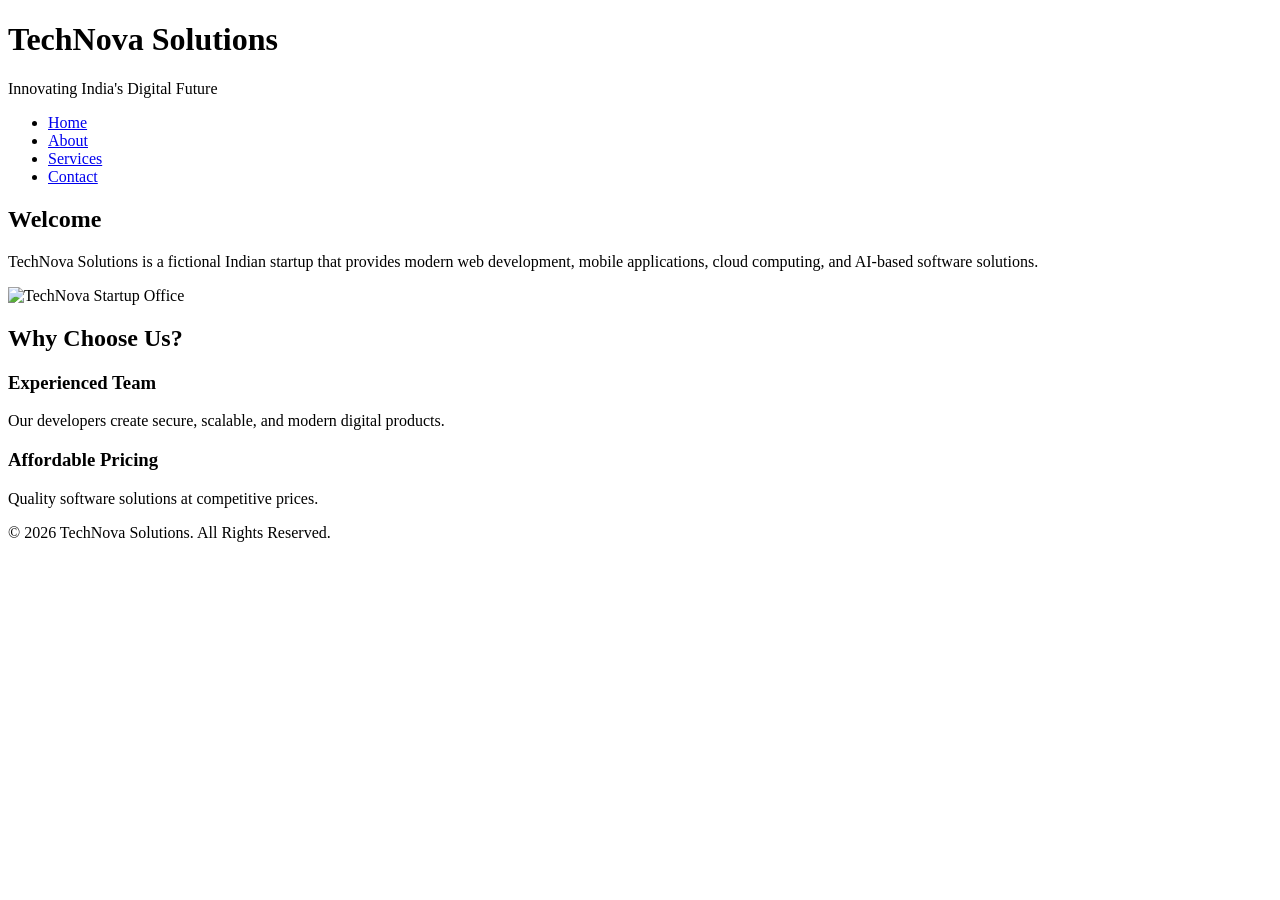
==== index.html @ 734dc417 "Rename project1.html to index.html" ====
<!DOCTYPE html>
<html lang="en">

<head>
    <meta charset="UTF-8">
    <meta name="viewport" content="width=device-width, initial-scale=1.0">
    <title>TechNova Solutions | Home</title>
</head>

<body>

<header role="banner">

<h1>TechNova Solutions</h1>

<p>Innovating India's Digital Future</p>

<nav role="navigation" aria-label="Main Navigation">

<ul>

<li><a href="index.html">Home</a></li>

<li><a href="about.html">About</a></li>

<li><a href="services.html">Services</a></li>

<li><a href="contact.html">Contact</a></li>

</ul>

</nav>

</header>

<main role="main">

<section>

<h2>Welcome</h2>

<p>
TechNova Solutions is a fictional Indian startup that provides
modern web development, mobile applications, cloud computing,
and AI-based software solutions.
</p>

<img src="images/startup.jpg"
alt="TechNova Startup Office"
width="600">

</section>

<section>

<h2>Why Choose Us?</h2>

<article>

<h3>Experienced Team</h3>

<p>
Our developers create secure, scalable,
and modern digital products.
</p>

</article>

<article>

<h3>Affordable Pricing</h3>

<p>
Quality software solutions at competitive prices.
</p>

</article>

</section>

</main>

<footer role="contentinfo">

<p>© 2026 TechNova Solutions. All Rights Reserved.</p>

</footer>

</body>
</html>
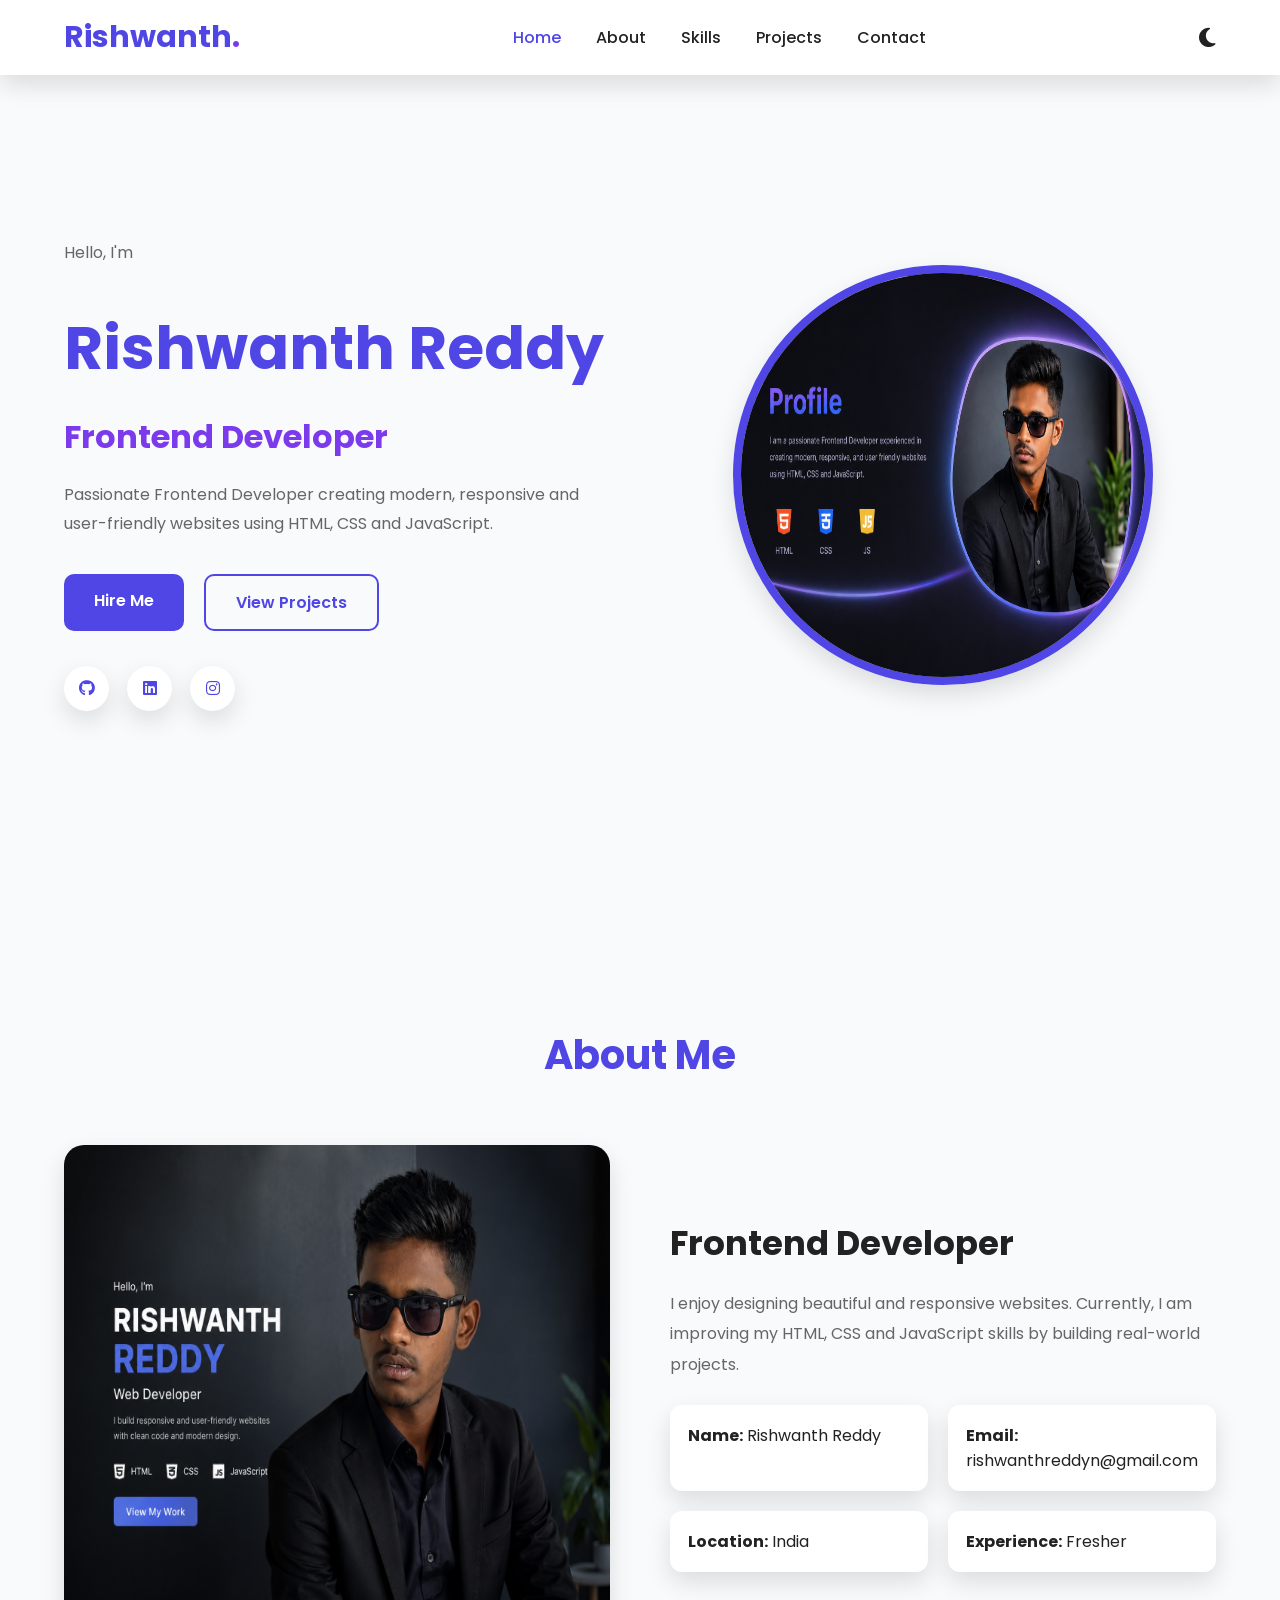
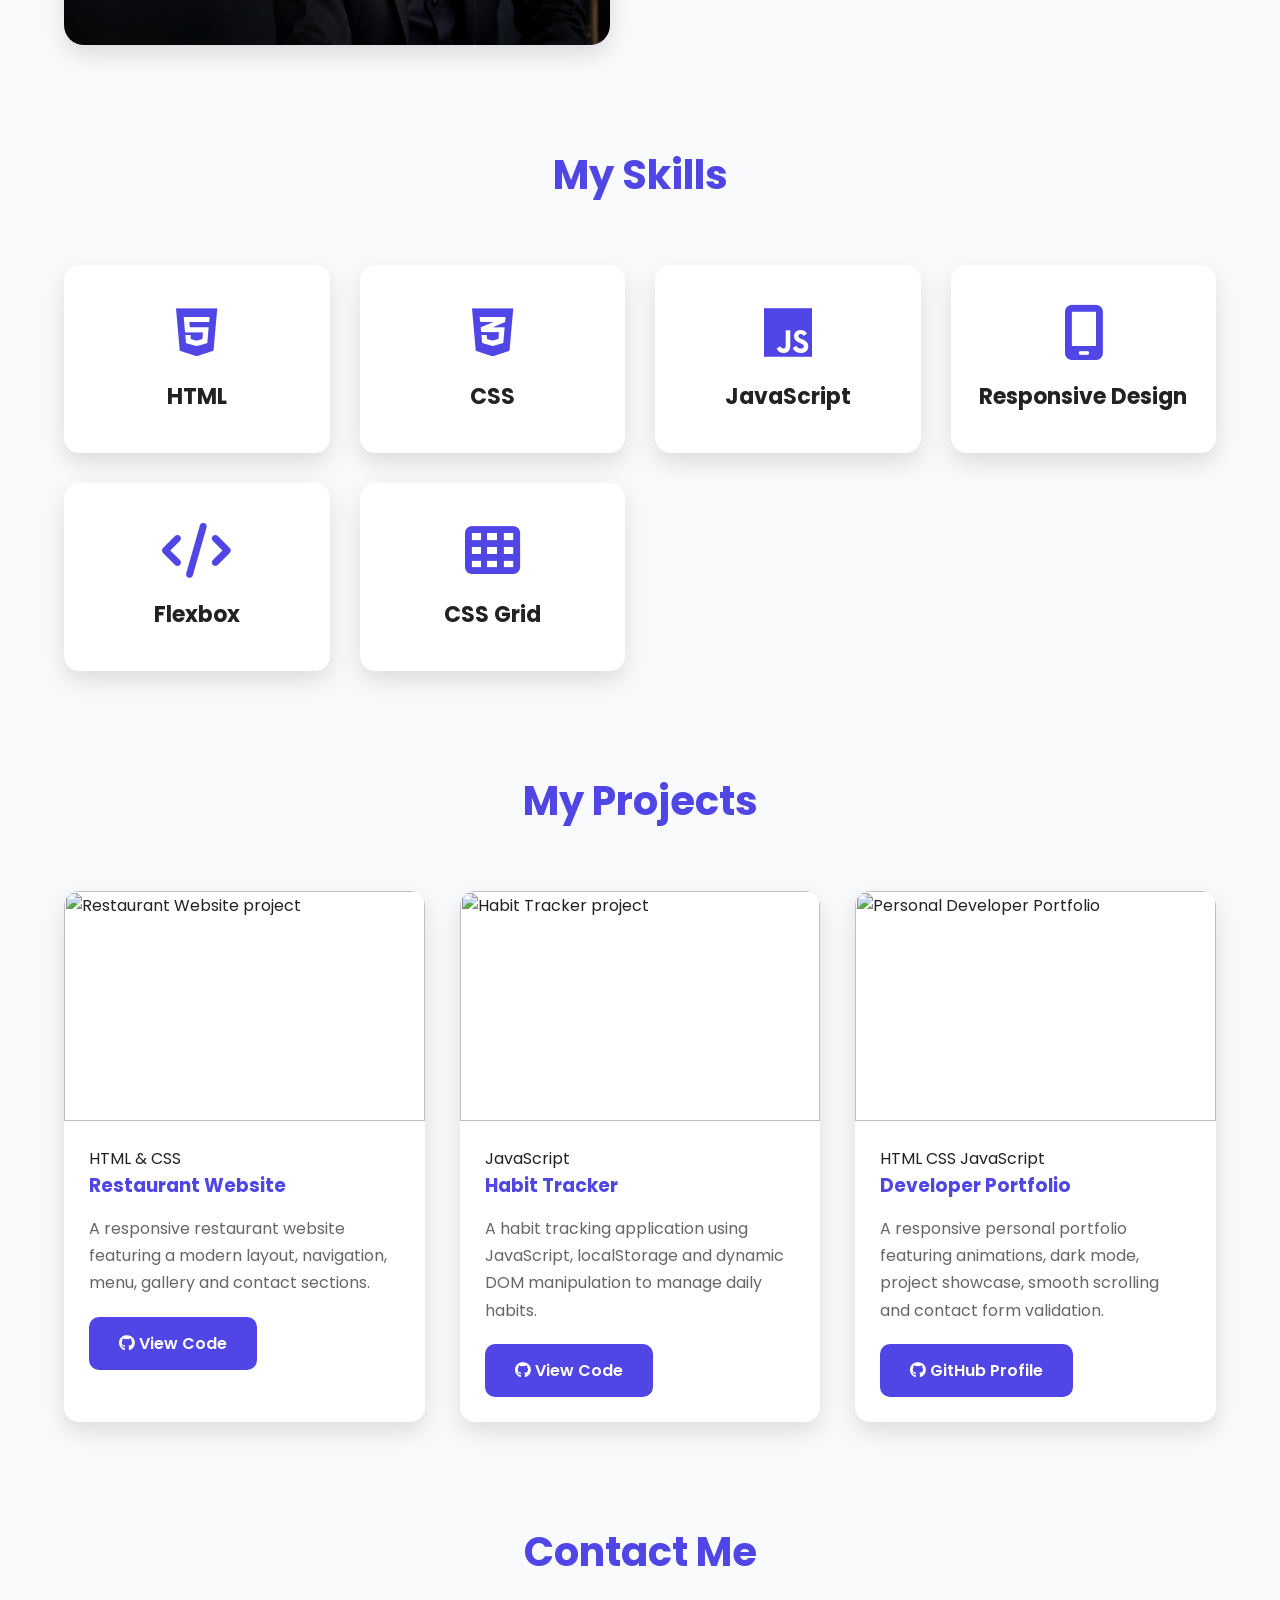
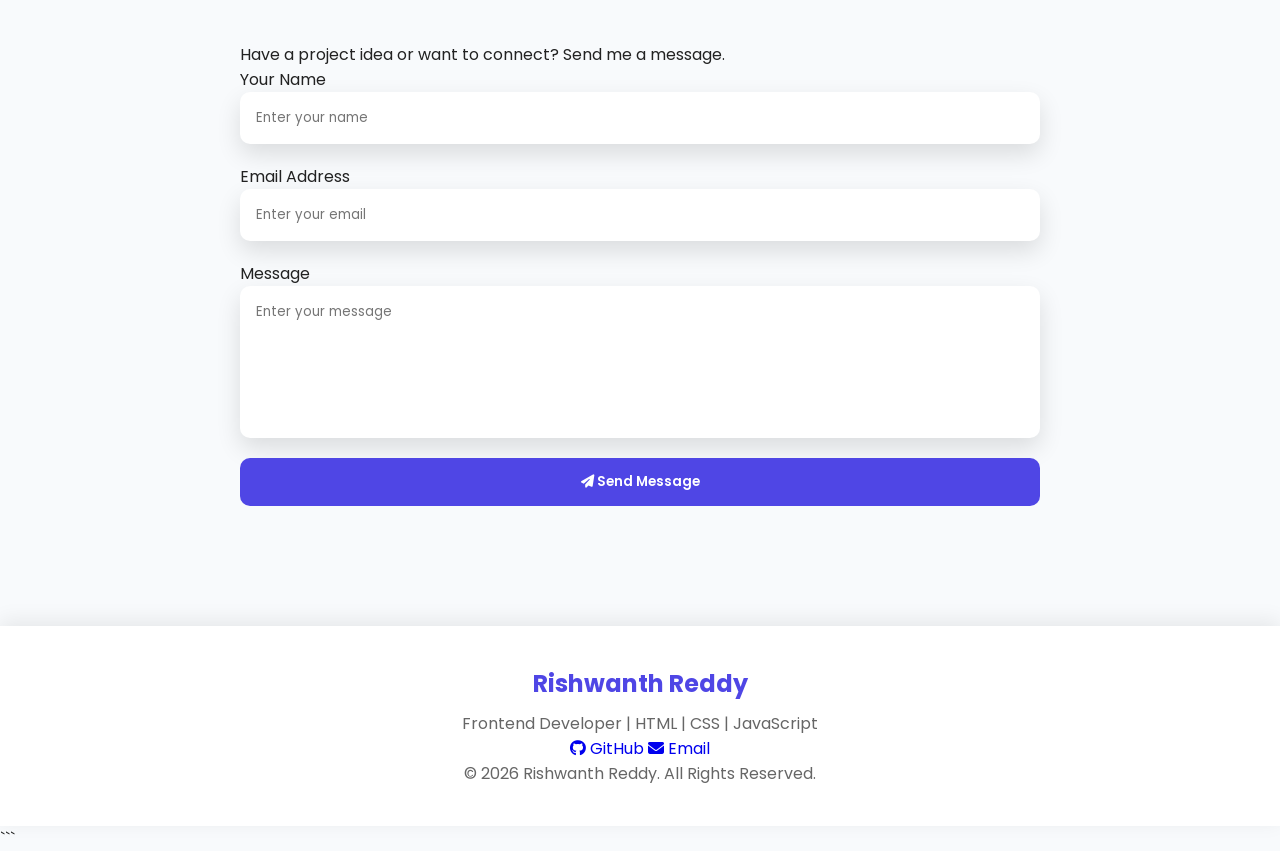
==== commit 8a31c6fd: "Fix Project 6 deployment" ====
--- a/index.html
+++ b/index.html
@@ -1,90 +1,652 @@
+```html
 <!DOCTYPE html>
 <html lang="en">
 
 <head>
     <meta charset="UTF-8">
     <meta name="viewport" content="width=device-width, initial-scale=1.0">
-    <title>TechNova Solutions | Home</title>
+
+    <meta name="description"
+        content="Rishwanth Reddy - Frontend Developer portfolio showcasing web development projects, skills and contact information">
+
+    <meta name="author" content="Rishwanth Reddy">
+
+    <title>Rishwanth Reddy | Frontend Developer</title>
+
+    <link rel="preconnect" href="https://fonts.googleapis.com">
+    <link rel="preconnect" href="https://fonts.gstatic.com" crossorigin>
+
+    <link href="https://fonts.googleapis.com/css2?family=Poppins:wght@300;400;500;600;700&display=swap"
+        rel="stylesheet">
+
+    <link rel="stylesheet"
+        href="https://cdnjs.cloudflare.com/ajax/libs/font-awesome/6.5.2/css/all.min.css">
+
+    <link rel="stylesheet" href="project6.css">
 </head>
 
 <body>
-
-<header role="banner">
-
-<h1>TechNova Solutions</h1>
-
-<p>Innovating India's Digital Future</p>
-
-<nav role="navigation" aria-label="Main Navigation">
-
-<ul>
-
-<li><a href="index.html">Home</a></li>
-
-<li><a href="about.html">About</a></li>
-
-<li><a href="services.html">Services</a></li>
-
-<li><a href="contact.html">Contact</a></li>
-
-</ul>
-
-</nav>
-
-</header>
-
-<main role="main">
-
-<section>
-
-<h2>Welcome</h2>
-
-<p>
-TechNova Solutions is a fictional Indian startup that provides
-modern web development, mobile applications, cloud computing,
-and AI-based software solutions.
-</p>
-
-<img src="images/startup.jpg"
-alt="TechNova Startup Office"
-width="600">
-
-</section>
-
-<section>
-
-<h2>Why Choose Us?</h2>
-
-<article>
-
-<h3>Experienced Team</h3>
-
-<p>
-Our developers create secure, scalable,
-and modern digital products.
-</p>
-
-</article>
-
-<article>
-
-<h3>Affordable Pricing</h3>
-
-<p>
-Quality software solutions at competitive prices.
-</p>
-
-</article>
-
-</section>
-
-</main>
-
-<footer role="contentinfo">
-
-<p>© 2026 TechNova Solutions. All Rights Reserved.</p>
-
-</footer>
+    <header class="header">
+
+        <nav class="navbar">
+
+            <a href="#home" class="logo">
+                Rishwanth<span>.</span>
+            </a>
+
+            <ul class="nav-links">
+
+                <li>
+                    <a href="#home" class="active">Home</a>
+                </li>
+
+                <li>
+                    <a href="#about">About</a>
+                </li>
+
+                <li>
+                    <a href="#skills">Skills</a>
+                </li>
+
+                <li>
+                    <a href="#projects">Projects</a>
+                </li>
+
+                <li>
+                    <a href="#contact">Contact</a>
+                </li>
+
+            </ul>
+
+            <div class="icons">
+
+                <i class="fa-solid fa-moon" id="theme-btn"></i>
+
+                <i class="fa-solid fa-bars" id="menu-btn"></i>
+
+            </div>
+
+        </nav>
+
+    </header>
+
+
+    <main>
+
+        <!-- HERO SECTION -->
+
+        <section class="hero" id="home">
+
+            <div class="hero-content">
+
+                <p class="hero-intro">
+                    Hello, I'm
+                </p>
+
+                <h1>
+                    Rishwanth Reddy
+                </h1>
+
+                <h2>
+                    <span id="typing"></span>
+                </h2>
+
+                <p class="hero-description">
+
+                    Passionate Frontend Developer creating modern,
+                    responsive and user-friendly websites using HTML,
+                    CSS and JavaScript.
+
+                </p>
+
+
+                <div class="hero-buttons">
+
+                    <a href="#contact" class="btn">
+                        Hire Me
+                    </a>
+
+                    <a href="#projects" class="btn btn-outline">
+                        View Projects
+                    </a>
+
+                </div>
+
+
+                <!-- SOCIAL LINKS -->
+
+                <div class="social-icons">
+
+                    <!-- GITHUB -->
+
+                    <a href="https://github.com/Rishwanthreddy24"
+                        target="_blank"
+                        rel="noopener noreferrer"
+                        aria-label="GitHub">
+
+                        <i class="fab fa-github"></i>
+
+                    </a>
+
+
+                    <!-- LINKEDIN -->
+
+                   <a href="https://www.linkedin.com/in/rishwanth-reddy-xxxx/"
+    target="_blank"
+    rel="noopener noreferrer"
+    aria-label="LinkedIn">
+
+    <i class="fab fa-linkedin"></i>
+
+</a>
+
+                    <!-- INSTAGRAM -->
+
+                    <a href="#contact"
+                        aria-label="Instagram">
+
+                        <i class="fab fa-instagram"></i>
+
+                    </a>
+
+                </div>
+
+            </div>
+
+
+            <div class="hero-image">
+
+                <img src="image3.png"
+                    alt="Rishwanth Reddy profile photo"
+                    width="420"
+                    height="420">
+
+            </div>
+
+        </section>
+
+
+        <!-- ABOUT SECTION -->
+
+        <section class="about" id="about">
+
+            <h2 class="section-title">
+                About Me
+            </h2>
+
+
+            <div class="about-container">
+
+                <div class="about-image">
+
+                    <img src="image2.png"
+                        alt="Rishwanth Reddy"
+                        width="500"
+                        height="500"
+                        loading="lazy">
+
+                </div>
+
+
+                <div class="about-content">
+
+                    <h3>
+                        Frontend Developer
+                    </h3>
+
+                    <p>
+
+                        I enjoy designing beautiful and responsive
+                        websites. Currently, I am improving my HTML,
+                        CSS and JavaScript skills by building
+                        real-world projects.
+
+                    </p>
+
+
+                    <div class="about-info">
+
+                        <div>
+
+                            <strong>Name:</strong>
+
+                            Rishwanth Reddy
+
+                        </div>
+
+
+                        <div>
+
+                            <strong>Email:</strong>
+
+                            rishwanthreddyn@gmail.com
+
+                        </div>
+
+
+                        <div>
+
+                            <strong>Location:</strong>
+
+                            India
+
+                        </div>
+
+
+                        <div>
+
+                            <strong>Experience:</strong>
+
+                            Fresher
+
+                        </div>
+
+                    </div>
+
+                </div>
+
+            </div>
+
+        </section>
+
+
+        <!-- SKILLS SECTION -->
+
+        <section class="skills" id="skills">
+
+            <h2 class="section-title">
+                My Skills
+            </h2>
+
+
+            <div class="skills-container">
+
+                <div class="skill-card">
+
+                    <i class="fab fa-html5"></i>
+
+                    <h3>
+                        HTML
+                    </h3>
+
+                </div>
+
+
+                <div class="skill-card">
+
+                    <i class="fab fa-css3-alt"></i>
+
+                    <h3>
+                        CSS
+                    </h3>
+
+                </div>
+
+
+                <div class="skill-card">
+
+                    <i class="fab fa-js"></i>
+
+                    <h3>
+                        JavaScript
+                    </h3>
+
+                </div>
+
+
+                <div class="skill-card">
+
+                    <i class="fa-solid fa-mobile-screen"></i>
+
+                    <h3>
+                        Responsive Design
+                    </h3>
+
+                </div>
+
+
+                <div class="skill-card">
+
+                    <i class="fa-solid fa-code"></i>
+
+                    <h3>
+                        Flexbox
+                    </h3>
+
+                </div>
+
+
+                <div class="skill-card">
+
+                    <i class="fa-solid fa-table-cells"></i>
+
+                    <h3>
+                        CSS Grid
+                    </h3>
+
+                </div>
+
+            </div>
+
+        </section>
+
+
+        <!-- PROJECTS SECTION -->
+
+        <section class="projects" id="projects">
+
+            <h2 class="section-title">
+                My Projects
+            </h2>
+
+
+            <div class="project-container">
+
+
+                <!-- PROJECT 1 : RESTAURANT -->
+
+                <article class="project-card">
+
+                    <img src="images/project1.png"
+                        alt="Restaurant Website project"
+                        width="600"
+                        height="400"
+                        loading="lazy">
+
+
+                    <div class="project-info">
+
+                        <span class="project-tag">
+                            HTML & CSS
+                        </span>
+
+
+                        <h3>
+                            Restaurant Website
+                        </h3>
+
+
+                        <p>
+
+                            A responsive restaurant website featuring
+                            a modern layout, navigation, menu,
+                            gallery and contact sections.
+
+                        </p>
+
+
+                        <div class="project-buttons">
+
+                            <a href="https://github.com/Rishwanthreddy24/HTML--MINOR-PROJECT/blob/main/project2.html"
+                                target="_blank"
+                                rel="noopener noreferrer"
+                                class="btn">
+
+                                <i class="fab fa-github"></i>
+
+                                View Code
+
+                            </a>
+
+                        </div>
+
+                    </div>
+
+                </article>
+
+
+                <!-- PROJECT 2 : HABIT TRACKER -->
+
+                <article class="project-card">
+
+                    <img src="images/project2.png"
+                        alt="Habit Tracker project"
+                        width="600"
+                        height="400"
+                        loading="lazy">
+
+
+                    <div class="project-info">
+
+                        <span class="project-tag">
+                            JavaScript
+                        </span>
+
+
+                        <h3>
+                            Habit Tracker
+                        </h3>
+
+
+                        <p>
+
+                            A habit tracking application using
+                            JavaScript, localStorage and dynamic
+                            DOM manipulation to manage daily habits.
+
+                        </p>
+
+
+                        <div class="project-buttons">
+
+                            <a href="https://github.com/Rishwanthreddy24/HTML--MINOR-PROJECT/blob/main/project4.html"
+                                target="_blank"
+                                rel="noopener noreferrer"
+                                class="btn">
+
+                                <i class="fab fa-github"></i>
+
+                                View Code
+
+                            </a>
+
+                        </div>
+
+                    </div>
+
+                </article>
+
+
+                <!-- PROJECT 3 : PORTFOLIO -->
+
+                <article class="project-card">
+
+                    <img src="images/project3.png"
+                        alt="Personal Developer Portfolio"
+                        width="600"
+                        height="400"
+                        loading="lazy">
+
+
+                    <div class="project-info">
+
+                        <span class="project-tag">
+                            HTML CSS JavaScript
+                        </span>
+
+
+                        <h3>
+                            Developer Portfolio
+                        </h3>
+
+
+                        <p>
+
+                            A responsive personal portfolio featuring
+                            animations, dark mode, project showcase,
+                            smooth scrolling and contact form validation.
+
+                        </p>
+
+
+                        <div class="project-buttons">
+
+                            <a href="https://github.com/Rishwanthreddy24"
+                                target="_blank"
+                                rel="noopener noreferrer"
+                                class="btn">
+
+                                <i class="fab fa-github"></i>
+
+                                GitHub Profile
+
+                            </a>
+
+                        </div>
+
+                    </div>
+
+                </article>
+
+            </div>
+
+        </section>
+
+
+        <!-- CONTACT SECTION -->
+
+        <section class="contact" id="contact">
+
+            <h2 class="section-title">
+                Contact Me
+            </h2>
+
+
+            <p class="contact-description">
+
+                Have a project idea or want to connect?
+                Send me a message.
+
+            </p>
+
+
+            <form id="contact-form" novalidate>
+
+
+                <div class="input-group">
+
+                    <label for="name">
+                        Your Name
+                    </label>
+
+                    <input type="text"
+                        id="name"
+                        placeholder="Enter your name"
+                        autocomplete="name">
+
+                </div>
+
+
+                <div class="input-group">
+
+                    <label for="email">
+                        Email Address
+                    </label>
+
+                    <input type="email"
+                        id="email"
+                        placeholder="Enter your email"
+                        autocomplete="email">
+
+                </div>
+
+
+                <div class="input-group">
+
+                    <label for="message">
+                        Message
+                    </label>
+
+                    <textarea id="message"
+                        rows="6"
+                        placeholder="Enter your message"></textarea>
+
+                </div>
+
+
+                <button type="submit" class="btn">
+
+                    <i class="fa-solid fa-paper-plane"></i>
+
+                    Send Message
+
+                </button>
+
+
+                <p id="form-message"></p>
+
+            </form>
+
+        </section>
+
+    </main>
+
+
+    <!-- FOOTER -->
+
+    <footer>
+
+        <h2>
+            Rishwanth Reddy
+        </h2>
+
+
+        <p>
+            Frontend Developer | HTML | CSS | JavaScript
+        </p>
+
+
+        <div class="footer-links">
+
+
+            <!-- GITHUB PROFILE -->
+
+            <a href="https://github.com/Rishwanthreddy24"
+                target="_blank"
+                rel="noopener noreferrer">
+
+                <i class="fab fa-github"></i>
+
+                GitHub
+
+            </a>
+
+
+            <!-- EMAIL -->
+
+            <a href="mailto:rishwanthreddyn@gmail.com">
+
+                <i class="fa-solid fa-envelope"></i>
+
+                Email
+
+            </a>
+
+        </div>
+
+
+        <p class="copyright">
+
+            © 2026 Rishwanth Reddy. All Rights Reserved.
+
+        </p>
+
+    </footer>
+
+
+    <!-- BACK TO TOP -->
+
+    <button id="topBtn"
+        aria-label="Back to top">
+
+        ↑
+
+    </button>
+
+
+    <script src="script.js"></script>
 
 </body>
+
 </html>
+```
--- a/project6.css
+++ b/project6.css
@@ -0,0 +1,820 @@
+*{ 
+    margin:0; 
+    padding:0; 
+    box-sizing:border-box; 
+    scroll-behavior:smooth; 
+    font-family:'Poppins',sans-serif; 
+} 
+ 
+:root{ 
+ 
+    --primary:#4f46e5; 
+    --secondary:#7c3aed; 
+ 
+    --bg:#f8fafc; 
+    --card:#ffffff; 
+ 
+    --text:#222; 
+    --text-light:#666; 
+ 
+    --white:#fff; 
+ 
+    --shadow:0 10px 25px rgba(0,0,0,.12); 
+ 
+    --transition:.35s; 
+ 
+} 
+ 
+body.dark{ 
+ 
+    --bg:#0f172a; 
+    --card:#1e293b; 
+ 
+    --text:#fff; 
+    --text-light:#d1d5db; 
+ 
+} 
+ 
+body{ 
+ 
+    background:var(--bg); 
+    color:var(--text); 
+ 
+    transition:.4s; 
+ 
+} 
+ 
+img{ 
+ 
+    width:100%; 
+    display:block; 
+ 
+} 
+ 
+a{ 
+ 
+    text-decoration:none; 
+ 
+} 
+ 
+ul{ 
+ 
+    list-style:none; 
+ 
+} 
+ 
+/* =================================== 
+HEADER 
+=================================== */ 
+ 
+.header{ 
+ 
+    position:fixed; 
+ 
+    top:0; 
+    left:0; 
+ 
+    width:100%; 
+ 
+    background:var(--card); 
+ 
+    box-shadow:var(--shadow); 
+ 
+    z-index:999; 
+ 
+} 
+ 
+.navbar{ 
+ 
+    width:90%; 
+ 
+    max-width:1200px; 
+ 
+    margin:auto; 
+ 
+    display:flex; 
+ 
+    justify-content:space-between; 
+ 
+    align-items:center; 
+ 
+    height:75px; 
+ 
+} 
+ 
+.logo{ 
+ 
+    font-size:30px; 
+ 
+    font-weight:700; 
+ 
+    color:var(--primary); 
+ 
+} 
+ 
+.logo span{ 
+ 
+    color:var(--secondary); 
+ 
+} 
+ 
+.nav-links{ 
+ 
+    display:flex; 
+ 
+    gap:35px; 
+ 
+} 
+ 
+.nav-links a{ 
+ 
+    color:var(--text); 
+ 
+    font-weight:500; 
+ 
+    transition:var(--transition); 
+ 
+} 
+ 
+.nav-links a:hover, 
+.nav-links a.active{ 
+ 
+    color:var(--primary); 
+ 
+} 
+ 
+.icons{ 
+ 
+    display:flex; 
+ 
+    gap:18px; 
+ 
+    font-size:22px; 
+ 
+    cursor:pointer; 
+ 
+} 
+ 
+#menu-btn{ 
+ 
+    display:none; 
+ 
+} 
+ 
+/* =================================== 
+HERO 
+=================================== */ 
+ 
+.hero{ 
+ 
+    width:90%; 
+ 
+    max-width:1200px; 
+ 
+    margin:auto; 
+ 
+    min-height:100vh; 
+ 
+    display:flex; 
+ 
+    justify-content:space-between; 
+ 
+    align-items:center; 
+ 
+    gap:60px; 
+ 
+} 
+ 
+.hero-content{ 
+ 
+    flex:1; 
+ 
+} 
+ 
+.hero-content h3{ 
+ 
+    font-size:28px; 
+ 
+    margin-bottom:10px; 
+ 
+} 
+ 
+.hero-content h1{ 
+ 
+    font-size:60px; 
+ 
+    color:var(--primary); 
+ 
+} 
+ 
+.hero-content h2{ 
+ 
+    margin:20px 0; 
+ 
+    font-size:32px; 
+ 
+    color:var(--secondary); 
+ 
+} 
+ 
+.hero-content p{ 
+ 
+    color:var(--text-light); 
+ 
+    line-height:1.8; 
+ 
+    margin-bottom:35px; 
+ 
+} 
+ 
+.hero-buttons{ 
+ 
+    display:flex; 
+ 
+    gap:20px; 
+ 
+    margin-bottom:35px; 
+ 
+} 
+ 
+.btn{ 
+ 
+    display:inline-block; 
+ 
+    padding:14px 30px; 
+ 
+    border-radius:10px; 
+ 
+    background:var(--primary); 
+ 
+    color:#fff; 
+ 
+    transition:.3s; 
+ 
+    font-weight:600; 
+ 
+} 
+ 
+.btn:hover{ 
+ 
+    transform:translateY(-5px); 
+ 
+    box-shadow:var(--shadow); 
+ 
+} 
+ 
+.btn-outline{ 
+ 
+    background:transparent; 
+ 
+    border:2px solid var(--primary); 
+ 
+    color:var(--primary); 
+ 
+} 
+ 
+.btn-outline:hover{ 
+ 
+    background:var(--primary); 
+ 
+    color:white; 
+ 
+} 
+ 
+.social-icons{ 
+ 
+    display:flex; 
+ 
+    gap:18px; 
+ 
+} 
+ 
+.social-icons a{ 
+ 
+    width:45px; 
+ 
+    height:45px; 
+ 
+    display:flex; 
+ 
+    justify-content:center; 
+ 
+    align-items:center; 
+ 
+    background:var(--card); 
+ 
+    color:var(--primary); 
+ 
+    border-radius:50%; 
+ 
+    box-shadow:var(--shadow); 
+ 
+    transition:.3s; 
+ 
+} 
+ 
+.social-icons a:hover{ 
+ 
+    background:var(--primary); 
+ 
+    color:white; 
+ 
+} 
+ 
+.hero-image{ 
+ 
+    flex:1; 
+ 
+    display:flex; 
+ 
+    justify-content:center; 
+ 
+} 
+ 
+.hero-image img{ 
+ 
+    width:420px; 
+ 
+    border-radius:50%; 
+ 
+    border:8px solid var(--primary); 
+ 
+    box-shadow:var(--shadow); 
+ 
+    animation:float 4s ease-in-out infinite; 
+ 
+} 
+ 
+/* =================================== 
+SECTION TITLE 
+=================================== */ 
+ 
+.section-title{ 
+ 
+    text-align:center; 
+ 
+    font-size:40px; 
+ 
+    margin-bottom:60px; 
+ 
+    color:var(--primary); 
+ 
+} 
+ 
+/* =================================== 
+ABOUT 
+=================================== */ 
+ 
+.about{ 
+ 
+    width:90%; 
+ 
+    max-width:1200px; 
+ 
+    margin:100px auto; 
+ 
+} 
+ 
+.about-container{ 
+ 
+    display:flex; 
+ 
+    gap:60px; 
+ 
+    align-items:center; 
+ 
+} 
+ 
+.about-image{ 
+ 
+    flex:1; 
+ 
+} 
+ 
+.about-image img{ 
+ 
+    border-radius:20px; 
+ 
+    box-shadow:var(--shadow); 
+ 
+} 
+ 
+.about-content{ 
+ 
+    flex:1; 
+ 
+} 
+ 
+.about-content h3{ 
+ 
+    font-size:34px; 
+ 
+    margin-bottom:20px; 
+ 
+} 
+ 
+.about-content p{ 
+ 
+    line-height:1.9; 
+ 
+    color:var(--text-light); 
+ 
+    margin-bottom:25px; 
+ 
+} 
+ 
+.about-info{ 
+ 
+    display:grid; 
+ 
+    grid-template-columns:repeat(2,1fr); 
+ 
+    gap:20px; 
+ 
+} 
+ 
+.about-info div{ 
+ 
+    background:var(--card); 
+ 
+    padding:18px; 
+ 
+    border-radius:12px; 
+ 
+    box-shadow:var(--shadow); 
+ 
+} 
+ 
+/* =================================== 
+FLOAT ANIMATION 
+=================================== */ 
+ 
+@keyframes float{ 
+ 
+    0%{ 
+ 
+        transform:translateY(0); 
+ 
+    } 
+ 
+    50%{ 
+ 
+        transform:translateY(-18px); 
+ 
+    } 
+ 
+    100%{ 
+ 
+        transform:translateY(0); 
+ 
+    } 
+ 
+} 
+ 
+/* =================================== 
+   SKILLS SECTION 
+=================================== */ 
+ 
+.skills{ 
+    width:90%; 
+    max-width:1200px; 
+    margin:100px auto; 
+} 
+ 
+.skills-container{ 
+    display:grid; 
+    grid-template-columns:repeat(auto-fit,minmax(220px,1fr)); 
+    gap:30px; 
+} 
+ 
+.skill-card{ 
+    background:var(--card); 
+    padding:40px 20px; 
+    text-align:center; 
+    border-radius:15px; 
+    box-shadow:var(--shadow); 
+    transition:.3s; 
+} 
+ 
+.skill-card:hover{ 
+    transform:translateY(-10px); 
+} 
+ 
+.skill-card i{ 
+    font-size:55px; 
+    color:var(--primary); 
+    margin-bottom:20px; 
+} 
+ 
+.skill-card h3{ 
+    font-size:22px; 
+} 
+ 
+/* =================================== 
+   PROJECTS 
+=================================== */ 
+ 
+.projects{ 
+    width:90%; 
+    max-width:1200px; 
+    margin:100px auto; 
+} 
+ 
+.project-container{ 
+    display:grid; 
+    grid-template-columns:repeat(auto-fit,minmax(320px,1fr)); 
+    gap:35px; 
+} 
+ 
+.project-card{ 
+    background:var(--card); 
+    border-radius:15px; 
+    overflow:hidden; 
+    box-shadow:var(--shadow); 
+    transition:.4s; 
+} 
+ 
+.project-card:hover{ 
+    transform:translateY(-12px); 
+} 
+ 
+.project-card img{ 
+    width:100%; 
+    height:230px; 
+    object-fit:cover; 
+} 
+ 
+.project-info{ 
+    padding:25px; 
+} 
+ 
+.project-info h3{ 
+    margin-bottom:15px; 
+    color:var(--primary); 
+} 
+ 
+.project-info p{ 
+    color:var(--text-light); 
+    line-height:1.7; 
+    margin-bottom:20px; 
+} 
+ 
+/* =================================== 
+   CONTACT 
+=================================== */ 
+ 
+.contact{ 
+    width:90%; 
+    max-width:800px; 
+    margin:100px auto; 
+} 
+ 
+.contact form{ 
+    display:flex; 
+    flex-direction:column; 
+    gap:20px; 
+} 
+ 
+.contact input, 
+.contact textarea{ 
+ 
+    width:100%; 
+ 
+    padding:16px; 
+ 
+    border:none; 
+ 
+    outline:none; 
+ 
+    background:var(--card); 
+ 
+    color:var(--text); 
+ 
+    border-radius:10px; 
+ 
+    box-shadow:var(--shadow); 
+ 
+    resize:none; 
+ 
+} 
+ 
+.contact button{ 
+    border:none; 
+    cursor:pointer; 
+} 
+ 
+/* =================================== 
+   FOOTER 
+=================================== */ 
+ 
+footer{ 
+ 
+    background:var(--card); 
+ 
+    text-align:center; 
+ 
+    padding:40px 20px; 
+ 
+    margin-top:80px; 
+ 
+    box-shadow:0 -5px 20px rgba(0,0,0,.08); 
+ 
+} 
+ 
+footer h2{ 
+ 
+    color:var(--primary); 
+ 
+    margin-bottom:10px; 
+ 
+} 
+ 
+footer p{ 
+ 
+    color:var(--text-light); 
+ 
+} 
+ 
+/* =================================== 
+   BACK TO TOP BUTTON 
+=================================== */ 
+ 
+#topBtn{ 
+ 
+    position:fixed; 
+ 
+    right:30px; 
+ 
+    bottom:30px; 
+ 
+    width:50px; 
+ 
+    height:50px; 
+ 
+    border:none; 
+ 
+    border-radius:50%; 
+ 
+    background:var(--primary); 
+ 
+    color:#fff; 
+ 
+    font-size:22px; 
+ 
+    cursor:pointer; 
+ 
+    display:none; 
+ 
+    box-shadow:var(--shadow); 
+ 
+    transition:.3s; 
+ 
+} 
+ 
+#topBtn:hover{ 
+ 
+    transform:scale(1.1); 
+ 
+} 
+ 
+/* =================================== 
+   RESPONSIVE 
+=================================== */ 
+ 
+@media(max-width:992px){ 
+ 
+.hero{ 
+ 
+    flex-direction:column-reverse; 
+ 
+    text-align:center; 
+ 
+    padding-top:120px; 
+ 
+} 
+ 
+.hero-buttons{ 
+ 
+    justify-content:center; 
+ 
+} 
+ 
+.social-icons{ 
+ 
+    justify-content:center; 
+ 
+} 
+ 
+.about-container{ 
+ 
+    flex-direction:column; 
+ 
+} 
+ 
+.about-info{ 
+ 
+    grid-template-columns:1fr; 
+ 
+} 
+ 
+} 
+ 
+@media(max-width:768px){ 
+ 
+#menu-btn{ 
+ 
+    display:block; 
+ 
+} 
+ 
+.nav-links{ 
+ 
+    position:absolute; 
+ 
+    top:75px; 
+ 
+    left:-100%; 
+ 
+    width:100%; 
+ 
+    background:var(--card); 
+ 
+    display:flex; 
+ 
+    flex-direction:column; 
+ 
+    text-align:center; 
+ 
+    transition:.4s; 
+ 
+    padding:25px 0; 
+ 
+} 
+ 
+.nav-links.active{ 
+ 
+    left:0; 
+ 
+} 
+ 
+.hero-content h1{ 
+ 
+    font-size:42px; 
+ 
+} 
+ 
+.hero-content h2{ 
+ 
+    font-size:24px; 
+ 
+} 
+ 
+.hero-image img{ 
+ 
+    width:300px; 
+ 
+} 
+ 
+.section-title{ 
+ 
+    font-size:32px; 
+ 
+} 
+ 
+} 
+ 
+@media(max-width:480px){ 
+ 
+.hero-content h1{ 
+ 
+    font-size:34px; 
+ 
+} 
+ 
+.hero-buttons{ 
+ 
+    flex-direction:column; 
+ 
+} 
+ 
+.btn{ 
+ 
+    width:100%; 
+ 
+    text-align:center; 
+ 
+} 
+ 
+.project-container{ 
+ 
+    grid-template-columns:1fr; 
+ 
+} 
+ 
+.skills-container{ 
+ 
+    grid-template-columns:1fr; 
+ 
+} 
+
+}
